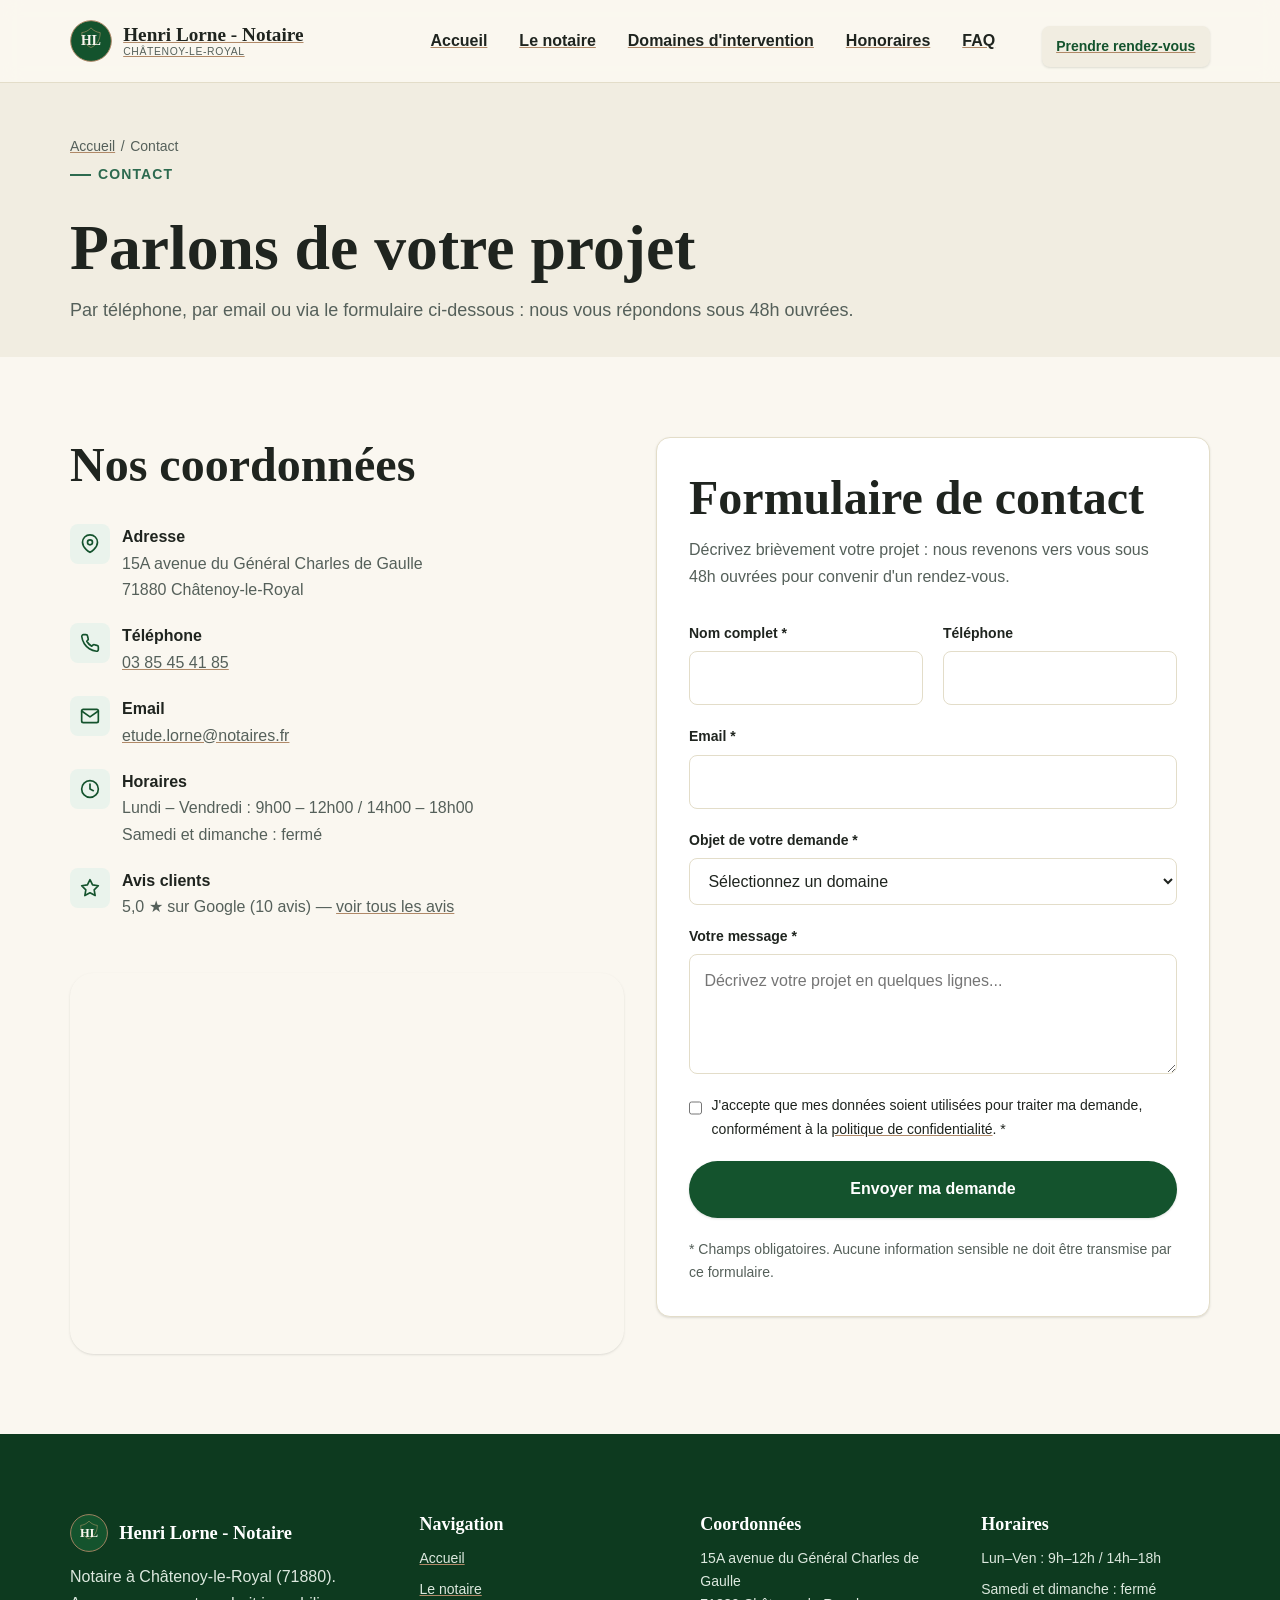
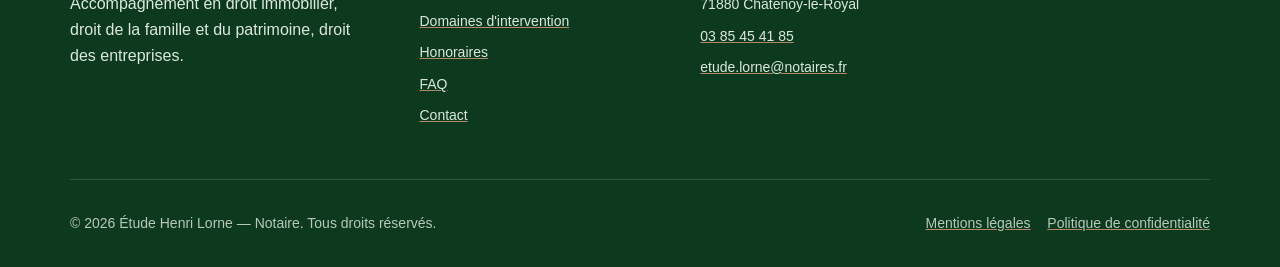
==== contact/index.html @ 9d56f9a2 "Ajouter un cache-busting sur le CSS et le JS Les noms de fichiers assets/css/style.css et assets/js/" ====
<!doctype html>
<html lang="fr">
<head>
  <meta charset="UTF-8">
  <meta name="viewport" content="width=device-width, initial-scale=1">
  <title>Contact &amp; prise de rendez-vous — Notaire à Châtenoy-le-Royal | Henri Lorne - Notaire</title>
  <meta name="description" content="Contactez l'étude de Henri Lorne - Notaire à Châtenoy-le-Royal (71880) : téléphone, email, adresse, horaires et formulaire de prise de rendez-vous en ligne.">
  <link rel="canonical" href="https://lorne.notaires.fr/contact/">

  <meta property="og:type" content="website">
  <meta property="og:site_name" content="Henri Lorne - Notaire">
  <meta property="og:title" content="Contact — Henri Lorne - Notaire, Châtenoy-le-Royal">
  <meta property="og:description" content="Coordonnées, horaires et formulaire de prise de rendez-vous.">
  <meta property="og:url" content="https://lorne.notaires.fr/contact/">
  <meta property="og:image" content="https://lorne.notaires.fr/assets/img/og-image.jpg">
  <meta property="og:locale" content="fr_FR">
  <meta name="twitter:card" content="summary_large_image">

  <link rel="icon" href="/assets/img/favicon.svg" type="image/svg+xml">
  <link rel="icon" href="/assets/img/favicon-32.png" sizes="32x32" type="image/png">
  <link rel="apple-touch-icon" href="/assets/img/apple-touch-icon.png">
  <link rel="manifest" href="/site.webmanifest">
  <meta name="theme-color" content="#14532d">
  <link rel="stylesheet" href="/assets/css/style.css?v=2">

  <script type="application/ld+json">
  {
    "@context": "https://schema.org",
    "@type": "BreadcrumbList",
    "itemListElement": [
      { "@type": "ListItem", "position": 1, "name": "Accueil", "item": "https://lorne.notaires.fr/" },
      { "@type": "ListItem", "position": 2, "name": "Contact", "item": "https://lorne.notaires.fr/contact/" }
    ]
  }
  </script>
</head>
<body>
  <a class="skip-link" href="#main">Aller au contenu principal</a>

  <header class="site-header">
    <div class="container header-bar">
      <a class="brand" href="/">
        <img class="brand__mark" src="/assets/img/logo.svg" alt="" width="42" height="42">
        <span class="brand__text">Henri Lorne - Notaire<small>Châtenoy-le-Royal</small></span>
      </a>
      <button class="nav-toggle" aria-expanded="false" aria-controls="main-nav" aria-label="Ouvrir le menu">
        <svg class="icon-open" viewBox="0 0 24 24" fill="none" stroke="currentColor" stroke-width="2" stroke-linecap="round"><line x1="3" y1="6" x2="21" y2="6"/><line x1="3" y1="12" x2="21" y2="12"/><line x1="3" y1="18" x2="21" y2="18"/></svg>
        <svg class="icon-close" viewBox="0 0 24 24" fill="none" stroke="currentColor" stroke-width="2" stroke-linecap="round"><line x1="5" y1="5" x2="19" y2="19"/><line x1="19" y1="5" x2="5" y2="19"/></svg>
      </button>
      <nav id="main-nav" class="main-nav" aria-label="Navigation principale">
        <div class="main-nav-inner">
          <ul>
            <li><a href="/">Accueil</a></li>
            <li><a href="/le-notaire/">Le notaire</a></li>
            <li><a href="/domaines-intervention/">Domaines d'intervention</a></li>
            <li><a href="/honoraires/">Honoraires</a></li>
            <li><a href="/faq/">FAQ</a></li>
          </ul>
          <a class="btn btn--primary btn--sm nav-cta" href="/contact/" aria-current="page">Prendre rendez-vous</a>
        </div>
      </nav>
    </div>
  </header>

  <main id="main">

    <div class="page-header">
      <div class="container">
        <ol class="breadcrumb">
          <li><a href="/">Accueil</a></li>
          <li aria-current="page">Contact</li>
        </ol>
        <p class="eyebrow">Contact</p>
        <h1>Parlons de votre projet</h1>
        <p class="lede">Par téléphone, par email ou via le formulaire ci-dessous : nous vous répondons sous 48h ouvrées.</p>
      </div>
    </div>

    <section class="section">
      <div class="container grid grid--2" style="align-items:start">

        <div data-reveal>
          <h2 style="margin-bottom: var(--space-lg)">Nos coordonnées</h2>
          <ul class="info-list">
            <li>
              <span class="icon"><svg viewBox="0 0 24 24" fill="none" stroke="currentColor" stroke-width="2" stroke-linecap="round" stroke-linejoin="round"><path d="M21 10c0 7-9 12-9 12S3 17 3 10a9 9 0 0 1 18 0z"/><circle cx="12" cy="10" r="3"/></svg></span>
              <div><strong>Adresse</strong><p class="text-muted">15A avenue du Général Charles de Gaulle<br>71880 Châtenoy-le-Royal</p></div>
            </li>
            <li>
              <span class="icon"><svg viewBox="0 0 24 24" fill="none" stroke="currentColor" stroke-width="2" stroke-linecap="round" stroke-linejoin="round"><path d="M22 16.92v3a2 2 0 0 1-2.18 2 19.79 19.79 0 0 1-8.63-3.07 19.5 19.5 0 0 1-6-6 19.79 19.79 0 0 1-3.07-8.67A2 2 0 0 1 4.11 2h3a2 2 0 0 1 2 1.72c.127.96.362 1.903.7 2.81a2 2 0 0 1-.45 2.11L8.09 9.91a16 16 0 0 0 6 6l1.27-1.27a2 2 0 0 1 2.11-.45c.907.338 1.85.573 2.81.7A2 2 0 0 1 22 16.92z"/></svg></span>
              <div><strong>Téléphone</strong><p class="text-muted"><a href="tel:+33385454185">03 85 45 41 85</a></p></div>
            </li>
            <li>
              <span class="icon"><svg viewBox="0 0 24 24" fill="none" stroke="currentColor" stroke-width="2" stroke-linecap="round" stroke-linejoin="round"><path d="M4 4h16c1.1 0 2 .9 2 2v12c0 1.1-.9 2-2 2H4c-1.1 0-2-.9-2-2V6c0-1.1.9-2 2-2z"/><polyline points="22,6 12,13 2,6"/></svg></span>
              <div><strong>Email</strong><p class="text-muted"><a href="mailto:etude.lorne@notaires.fr">etude.lorne@notaires.fr</a></p></div>
            </li>
            <li>
              <span class="icon"><svg viewBox="0 0 24 24" fill="none" stroke="currentColor" stroke-width="2" stroke-linecap="round" stroke-linejoin="round"><circle cx="12" cy="12" r="10"/><polyline points="12 6 12 12 16 14"/></svg></span>
              <div><strong>Horaires</strong><p class="text-muted">Lundi – Vendredi : 9h00 – 12h00 / 14h00 – 18h00<br>Samedi et dimanche : fermé</p></div>
            </li>
            <li>
              <span class="icon"><svg viewBox="0 0 24 24" fill="none" stroke="currentColor" stroke-width="2" stroke-linecap="round" stroke-linejoin="round"><polygon points="12 2 15.09 8.26 22 9.27 17 14.14 18.18 21.02 12 17.77 5.82 21.02 7 14.14 2 9.27 8.91 8.26 12 2"/></svg></span>
              <div><strong>Avis clients</strong><p class="text-muted">5,0 ★ sur Google (10 avis) — <a href="https://www.google.com/maps/search/?api=1&query=Henri+Lorne+Notaire+15A+avenue+du+G%C3%A9n%C3%A9ral+Charles+de+Gaulle+Ch%C3%A2tenoy-le-Royal" target="_blank" rel="noopener noreferrer">voir tous les avis</a></p></div>
            </li>
          </ul>

          <div class="hero__art mt-xl" style="aspect-ratio: 16/11; box-shadow: var(--shadow-sm)">
            <iframe
              title="Localisation de l'étude sur la carte"
              src="https://www.openstreetmap.org/export/embed.html?bbox=4.8106%2C46.7836%2C4.8506%2C46.8036&layer=mapnik&marker=46.7936%2C4.8306"
              style="border:0; width:100%; height:100%;"
              loading="lazy"
              referrerpolicy="no-referrer-when-downgrade"></iframe>
          </div>
        </div>

        <div class="card" data-reveal>
          <h2 style="margin-bottom: var(--space-sm)">Formulaire de contact</h2>
          <p class="text-muted mb-lg">Décrivez brièvement votre projet : nous revenons vers vous sous 48h ouvrées pour convenir d'un rendez-vous.</p>

          <div id="form-status" class="form-status" role="status"></div>

          <form id="contact-form" action="https://formspree.io/f/etude.lorne@notaires.fr" method="POST" novalidate>
            <div class="form-grid">
              <div class="form-grid form-grid--2col">
                <div class="field">
                  <label for="name">Nom complet *</label>
                  <input type="text" id="name" name="name" autocomplete="name" required>
                </div>
                <div class="field">
                  <label for="phone">Téléphone</label>
                  <input type="tel" id="phone" name="phone" autocomplete="tel">
                </div>
              </div>
              <div class="field">
                <label for="email">Email *</label>
                <input type="email" id="email" name="email" autocomplete="email" required>
              </div>
              <div class="field">
                <label for="subject">Objet de votre demande *</label>
                <select id="subject" name="subject" required>
                  <option value="">Sélectionnez un domaine</option>
                  <option value="Immobilier">Immobilier (achat / vente)</option>
                  <option value="Famille et patrimoine">Famille &amp; patrimoine (succession, donation, mariage...)</option>
                  <option value="Entreprises">Entreprises (cession, bail, société...)</option>
                  <option value="Autre">Autre demande</option>
                </select>
              </div>
              <div class="field">
                <label for="message">Votre message *</label>
                <textarea id="message" name="message" required placeholder="Décrivez votre projet en quelques lignes..."></textarea>
              </div>
              <div class="field field--checkbox">
                <input type="checkbox" id="consent" name="consent" required>
                <label for="consent">J'accepte que mes données soient utilisées pour traiter ma demande, conformément à la <a href="/politique-confidentialite/">politique de confidentialité</a>. *</label>
              </div>
              <button class="btn btn--primary btn--block" type="submit">Envoyer ma demande</button>
              <p class="form-note">* Champs obligatoires. Aucune information sensible ne doit être transmise par ce formulaire.</p>
            </div>
          </form>
        </div>

      </div>
    </section>

  </main>

  <footer class="site-footer">
    <div class="container">
      <div class="footer-grid">
        <div>
          <div class="footer-brand">
            <img class="brand__mark" src="/assets/img/logo.svg" alt="" width="38" height="38">
            Henri Lorne - Notaire
          </div>
          <p>Notaire à Châtenoy-le-Royal (71880). Accompagnement en droit immobilier, droit de la famille et du patrimoine, droit des entreprises.</p>
        </div>
        <div>
          <h2>Navigation</h2>
          <ul>
            <li><a href="/">Accueil</a></li>
            <li><a href="/le-notaire/">Le notaire</a></li>
            <li><a href="/domaines-intervention/">Domaines d'intervention</a></li>
            <li><a href="/honoraires/">Honoraires</a></li>
            <li><a href="/faq/">FAQ</a></li>
            <li><a href="/contact/">Contact</a></li>
          </ul>
        </div>
        <div>
          <h2>Coordonnées</h2>
          <ul>
            <li>15A avenue du Général Charles de Gaulle<br>71880 Châtenoy-le-Royal</li>
            <li><a href="tel:+33385454185">03 85 45 41 85</a></li>
            <li><a href="mailto:etude.lorne@notaires.fr">etude.lorne@notaires.fr</a></li>
          </ul>
        </div>
        <div>
          <h2>Horaires</h2>
          <ul>
            <li>Lun–Ven : 9h–12h / 14h–18h</li>
            <li>Samedi et dimanche : fermé</li>
          </ul>
        </div>
      </div>
      <div class="footer-bottom">
        <p>© <span data-current-year>2026</span> Étude Henri Lorne — Notaire. Tous droits réservés.</p>
        <ul>
          <li><a href="/mentions-legales/">Mentions légales</a></li>
          <li><a href="/politique-confidentialite/">Politique de confidentialité</a></li>
        </ul>
      </div>
    </div>
  </footer>

  <script src="/assets/js/main.js?v=2" defer></script>
</body>
</html>
---- assets/css/style.css ----
/* =========================================================================
   Étude Notariale — Design System
   Palette "vert émeraude / nature" — moderne, chaleureux, professionnel
   ========================================================================= */

:root {
  color-scheme: light;

  /* --- Couleurs --- */
  --color-primary: #14532d;
  --color-primary-dark: #0d3a1f;
  --color-primary-light: #2d6a4f;
  --color-accent: #b08968;
  --color-accent-light: #d4a878;
  --color-bg: #faf7f0;
  --color-bg-alt: #f1ede1;
  --color-surface: #ffffff;
  --color-text: #1f241f;
  --color-text-muted: #55605a;
  --color-border: #e3ddc9;
  --color-success-bg: #eaf3ec;
  --color-focus: #b08968;

  /* --- Typographie --- */
  --font-serif: "Iowan Old Style", "Palatino Linotype", Palatino, "URW Palladio L", P052, Georgia, serif;
  --font-sans: -apple-system, BlinkMacSystemFont, "Segoe UI", Roboto, "Helvetica Neue", Arial, sans-serif;

  --fs-900: clamp(2.5rem, 1.9rem + 2.6vw, 4rem);
  --fs-800: clamp(2rem, 1.6rem + 1.8vw, 3rem);
  --fs-700: clamp(1.5rem, 1.3rem + 0.9vw, 2rem);
  --fs-600: clamp(1.25rem, 1.15rem + 0.4vw, 1.5rem);
  --fs-500: 1.125rem;
  --fs-400: 1rem;
  --fs-300: 0.875rem;

  /* --- Espacement --- */
  --space-2xs: 0.25rem;
  --space-xs: 0.5rem;
  --space-sm: 0.75rem;
  --space-md: 1.25rem;
  --space-lg: 2rem;
  --space-xl: 3.25rem;
  --space-2xl: 5rem;
  --space-3xl: 7.5rem;

  --container-max: 1180px;
  --radius-sm: 8px;
  --radius-md: 14px;
  --radius-lg: 24px;
  --shadow-sm: 0 1px 3px rgba(20, 40, 25, 0.08), 0 1px 2px rgba(20, 40, 25, 0.06);
  --shadow-md: 0 8px 24px rgba(20, 40, 25, 0.10), 0 2px 6px rgba(20, 40, 25, 0.06);
  --shadow-lg: 0 20px 48px rgba(20, 40, 25, 0.16);

  --transition-fast: 150ms ease;
  --transition-base: 250ms ease;
}

@media (prefers-color-scheme: dark) {
  :root {
    color-scheme: dark;
    --color-primary: #4c9a72;
    --color-primary-dark: #3a7d5a;
    --color-primary-light: #6fb890;
    --color-accent: #d4a878;
    --color-accent-light: #e6c39a;
    --color-bg: #111a14;
    --color-bg-alt: #16221a;
    --color-surface: #17251c;
    --color-text: #eef0ea;
    --color-text-muted: #a9b3ab;
    --color-border: #2a3a2e;
    --color-success-bg: #1a2f22;
    --shadow-sm: 0 1px 3px rgba(0, 0, 0, 0.35);
    --shadow-md: 0 8px 24px rgba(0, 0, 0, 0.4);
    --shadow-lg: 0 20px 48px rgba(0, 0, 0, 0.5);
  }
}

/* --- Reset --- */
*, *::before, *::after { box-sizing: border-box; }
* { margin: 0; }
html { -webkit-text-size-adjust: 100%; scroll-behavior: smooth; }
@media (prefers-reduced-motion: reduce) {
  html { scroll-behavior: auto; }
  *, *::before, *::after {
    animation-duration: 0.01ms !important;
    animation-iteration-count: 1 !important;
    transition-duration: 0.01ms !important;
    scroll-behavior: auto !important;
  }
}

body {
  font-family: var(--font-sans);
  font-size: var(--fs-400);
  line-height: 1.65;
  color: var(--color-text);
  background: var(--color-bg);
  min-height: 100svh;
}

img, picture, svg { display: block; max-width: 100%; height: auto; }
input, button, textarea, select { font: inherit; color: inherit; }
button { cursor: pointer; }
a { color: inherit; text-decoration-color: var(--color-accent); }
h1, h2, h3, h4 { font-family: var(--font-serif); line-height: 1.15; font-weight: 600; text-wrap: balance; }
p { text-wrap: pretty; }
ul, ol { padding-left: 1.15em; }

h1 { font-size: var(--fs-900); }
h2 { font-size: var(--fs-800); }
h3 { font-size: var(--fs-700); }
h4 { font-size: var(--fs-600); }

.text-muted { color: var(--color-text-muted); }
.lede { font-size: var(--fs-500); color: var(--color-text-muted); }

/* --- Accessibilité --- */
:focus-visible {
  outline: 3px solid var(--color-focus);
  outline-offset: 3px;
  border-radius: 4px;
}

.skip-link {
  position: absolute;
  left: -9999px;
  top: 0;
  background: var(--color-primary);
  color: #fff;
  padding: 0.85em 1.4em;
  z-index: 1000;
  border-radius: 0 0 var(--radius-sm) 0;
  font-weight: 600;
}
.skip-link:focus {
  left: 0;
}

.sr-only {
  position: absolute;
  width: 1px; height: 1px;
  padding: 0; margin: -1px;
  overflow: hidden;
  clip: rect(0,0,0,0);
  white-space: nowrap;
  border: 0;
}

/* --- Layout --- */
.container {
  width: 100%;
  max-width: var(--container-max);
  margin-inline: auto;
  padding-inline: var(--space-md);
}

.section { padding-block: var(--space-2xl); }
.section--tight { padding-block: var(--space-xl); }
.section--alt { background: var(--color-bg-alt); }
.section--primary {
  background: linear-gradient(160deg, var(--color-primary-dark), var(--color-primary));
  color: #fbfaf6;
}
.section--primary h2, .section--primary h3 { color: #fff; }

.section-head { max-width: 46ch; margin-bottom: var(--space-xl); }
.section-head--center { max-width: 60ch; margin-inline: auto; text-align: center; }

.eyebrow {
  display: inline-flex;
  align-items: center;
  gap: 0.5em;
  font-size: var(--fs-300);
  font-weight: 700;
  letter-spacing: 0.08em;
  text-transform: uppercase;
  color: var(--color-primary-light);
  margin-bottom: var(--space-sm);
}
.section--primary .eyebrow { color: var(--color-accent-light); }
.eyebrow::before {
  content: "";
  width: 1.5em;
  height: 2px;
  background: currentColor;
}

.grid {
  display: grid;
  gap: var(--space-lg);
}
@media (min-width: 640px) {
  .grid--2 { grid-template-columns: repeat(2, 1fr); }
}
@media (min-width: 860px) {
  .grid--3 { grid-template-columns: repeat(3, 1fr); }
  .grid--4 { grid-template-columns: repeat(4, 1fr); }
}

/* --- Boutons --- */
.btn {
  display: inline-flex;
  align-items: center;
  justify-content: center;
  gap: 0.6em;
  padding: 0.85em 1.6em;
  border-radius: 999px;
  font-weight: 600;
  font-size: var(--fs-400);
  border: 2px solid transparent;
  transition: transform var(--transition-fast), background var(--transition-fast), color var(--transition-fast), border-color var(--transition-fast), box-shadow var(--transition-fast);
  white-space: nowrap;
}
.btn:hover { transform: translateY(-2px); }
.btn:active { transform: translateY(0); }

.btn--primary {
  background: var(--color-primary);
  color: #fff;
  box-shadow: var(--shadow-sm);
}
.btn--primary:hover { background: var(--color-primary-light); box-shadow: var(--shadow-md); }

.btn--accent {
  background: var(--color-accent);
  color: #24160b;
}
.btn--accent:hover { background: var(--color-accent-light); box-shadow: var(--shadow-md); }

.btn--ghost {
  background: transparent;
  border-color: currentColor;
  color: inherit;
}
.btn--ghost:hover { background: rgba(255,255,255,0.1); }

.btn--outline-dark {
  background: transparent;
  border-color: var(--color-primary);
  color: var(--color-primary);
}
.btn--outline-dark:hover { background: var(--color-primary); color: #fff; }

.btn--block { width: 100%; }
.btn--sm { padding: 0.6em 1.1em; font-size: var(--fs-300); }

/* --- Barre de progression de lecture --- */
.scroll-progress {
  position: fixed;
  top: 0;
  left: 0;
  height: 4px;
  width: 0%;
  background: linear-gradient(90deg, var(--color-primary), var(--color-accent));
  box-shadow: 0 0 10px color-mix(in srgb, var(--color-accent) 70%, transparent);
  z-index: 1000;
  transition: width 0.12s linear;
}
@media (prefers-reduced-motion: reduce) {
  .scroll-progress { display: none; }
}

/* --- Header / Navigation --- */
.site-header {
  position: sticky;
  top: 0;
  z-index: 100;
  background: color-mix(in srgb, var(--color-bg) 88%, transparent);
  backdrop-filter: blur(10px) saturate(140%);
  -webkit-backdrop-filter: blur(10px) saturate(140%);
  border-bottom: 1px solid var(--color-border);
  box-shadow: 0 1px 0 transparent;
  transition: box-shadow var(--transition-base), border-color var(--transition-base);
}
.site-header.is-scrolled {
  box-shadow: var(--shadow-md);
  border-bottom-color: transparent;
}

.header-bar {
  display: flex;
  align-items: center;
  justify-content: space-between;
  gap: var(--space-md);
  padding-block: 0.9rem;
  transition: padding-block var(--transition-base);
}
.site-header.is-scrolled .header-bar {
  padding-block: 0.45rem;
}
.site-header.is-scrolled .brand__mark {
  width: 34px;
  height: 34px;
}

.brand {
  display: flex;
  align-items: center;
  gap: 0.7rem;
  font-family: var(--font-serif);
  font-weight: 700;
  font-size: 1.2rem;
  color: var(--color-text);
}
.brand:hover { color: var(--color-primary); }
.brand__mark {
  width: 42px;
  height: 42px;
  flex-shrink: 0;
  transition: width var(--transition-base), height var(--transition-base);
}
.brand__text { display: flex; flex-direction: column; line-height: 1.2; }
.brand__text small {
  font-family: var(--font-sans);
  font-size: 0.65rem;
  font-weight: 500;
  letter-spacing: 0.06em;
  text-transform: uppercase;
  color: var(--color-text-muted);
}

.nav-toggle {
  display: inline-flex;
  align-items: center;
  justify-content: center;
  width: 44px;
  height: 44px;
  background: transparent;
  border: 1px solid var(--color-border);
  border-radius: var(--radius-sm);
}
.nav-toggle svg { width: 22px; height: 22px; }
.nav-toggle .icon-close { display: none; }
.nav-toggle[aria-expanded="true"] .icon-open { display: none; }
.nav-toggle[aria-expanded="true"] .icon-close { display: block; }

.main-nav {
  display: none;
}
.main-nav.is-open {
  display: block;
  position: absolute;
  top: 100%;
  left: 0;
  right: 0;
  background: var(--color-bg);
  border-bottom: 1px solid var(--color-border);
  box-shadow: var(--shadow-md);
  padding: var(--space-md);
}
.main-nav ul {
  list-style: none;
  padding: 0;
  display: flex;
  flex-direction: column;
  gap: 0.2rem;
}
.main-nav a {
  display: block;
  padding: 0.85em 0.5em;
  font-weight: 600;
  border-radius: var(--radius-sm);
}
.main-nav a:hover, .main-nav a[aria-current="page"] {
  color: var(--color-primary);
  background: var(--color-bg-alt);
}
.nav-cta { margin-top: var(--space-sm); }

@media (min-width: 940px) {
  .nav-toggle { display: none; }
  .main-nav {
    display: block;
    position: static;
    background: none;
    border: none;
    box-shadow: none;
    padding: 0;
  }
  .main-nav ul {
    flex-direction: row;
    align-items: center;
    gap: 0.2rem;
  }
  .main-nav a { padding: 0.5em 0.9em; }
  .header-bar { flex-wrap: nowrap; }
  .main-nav-inner {
    display: flex;
    align-items: center;
    gap: var(--space-lg);
  }
}

/* --- Hero --- */
.hero {
  position: relative;
  overflow: clip;
  background: linear-gradient(170deg, var(--color-bg-alt), var(--color-bg) 60%);
}
.hero__inner {
  display: grid;
  gap: var(--space-xl);
  padding-block: var(--space-2xl);
  align-items: center;
}
@media (min-width: 900px) {
  .hero__inner { grid-template-columns: 1.1fr 0.9fr; padding-block: var(--space-3xl); }
}
.hero__badge {
  display: inline-flex;
  align-items: center;
  gap: 0.5em;
  background: var(--color-success-bg);
  color: var(--color-primary-dark);
  padding: 0.5em 1em;
  border-radius: 999px;
  font-size: var(--fs-300);
  font-weight: 600;
  margin-bottom: var(--space-md);
}
.hero h1 { margin-bottom: var(--space-md); }
.hero .lede { margin-bottom: var(--space-lg); max-width: 52ch; }
.hero__actions { display: flex; flex-wrap: wrap; gap: var(--space-sm); margin-bottom: var(--space-lg); }
.hero__trust {
  display: flex;
  flex-wrap: wrap;
  gap: var(--space-lg);
  font-size: var(--fs-300);
  color: var(--color-text-muted);
}
.hero__trust strong { display: block; color: var(--color-text); font-family: var(--font-serif); font-size: 1.3rem; }
.hero__trust a { color: var(--color-text-muted); text-decoration: none; }
.hero__trust a:hover { color: var(--color-primary); text-decoration: underline; }

/* --- Entrée animée du hero, dès le chargement (aucun scroll requis) --- */
@keyframes heroRise {
  from { opacity: 0; transform: translateY(28px); }
  to { opacity: 1; transform: translateY(0); }
}
.hero .hero__badge,
.hero h1,
.hero .lede,
.hero .hero__actions,
.hero .hero__trust {
  animation: heroRise 0.9s cubic-bezier(0.16, 1, 0.3, 1) both;
}
.hero .hero__badge { animation-delay: 0.05s; }
.hero h1 { animation-delay: 0.16s; }
.hero .lede { animation-delay: 0.32s; }
.hero .hero__actions { animation-delay: 0.46s; }
.hero .hero__trust { animation-delay: 0.58s; }
@media (prefers-reduced-motion: reduce) {
  .hero .hero__badge, .hero h1, .hero .lede, .hero .hero__actions, .hero .hero__trust {
    animation: none;
  }
}

.hero__art {
  position: relative;
  border-radius: var(--radius-lg);
  overflow: hidden;
  aspect-ratio: 4 / 5;
  box-shadow: var(--shadow-lg);
}
.hero__art img {
  width: 100%;
  height: 100%;
  object-fit: cover;
  display: block;
}

/* --- Cards --- */
.card {
  background: var(--color-surface);
  border: 1px solid var(--color-border);
  border-radius: var(--radius-md);
  padding: var(--space-lg);
  box-shadow: var(--shadow-sm);
  transition: transform var(--transition-base), box-shadow var(--transition-base), border-color var(--transition-base);
}
.card:hover { transform: translateY(-4px); box-shadow: var(--shadow-md); border-color: var(--color-primary-light); }
.card__icon {
  width: 52px;
  height: 52px;
  display: grid;
  place-items: center;
  background: var(--color-success-bg);
  color: var(--color-primary);
  border-radius: var(--radius-sm);
  margin-bottom: var(--space-md);
}
.card__icon svg { width: 26px; height: 26px; }
.card h3 { font-size: var(--fs-600); margin-bottom: var(--space-xs); }
.card p { color: var(--color-text-muted); }
.card--link { display: block; }
.card__more {
  display: inline-flex;
  align-items: center;
  gap: 0.4em;
  margin-top: var(--space-md);
  font-weight: 600;
  color: var(--color-primary);
  font-size: var(--fs-300);
}

.stat-row {
  display: grid;
  gap: var(--space-lg);
  grid-template-columns: repeat(2, 1fr);
  text-align: center;
}
@media (min-width: 700px) { .stat-row { grid-template-columns: repeat(4, 1fr); } }
.stat-row strong {
  display: block;
  font-family: var(--font-serif);
  font-size: var(--fs-800);
  color: var(--color-accent-light);
}
.stat-row span { font-size: var(--fs-300); opacity: 0.85; }

/* --- Étapes / process --- */
.steps { counter-reset: step; list-style: none; padding: 0; display: grid; gap: var(--space-lg); }
@media (min-width: 760px) { .steps { grid-template-columns: repeat(4, 1fr); } }
.steps li { position: relative; padding-top: var(--space-lg); }
.steps li::before {
  counter-increment: step;
  content: counter(step, decimal-leading-zero);
  font-family: var(--font-serif);
  font-size: var(--fs-700);
  color: var(--color-accent);
  display: block;
  border-top: 3px solid var(--color-border);
  padding-top: var(--space-sm);
  margin-bottom: var(--space-sm);
}

/* --- Timeline (à propos) --- */
.timeline { list-style: none; padding: 0; display: grid; gap: var(--space-lg); border-left: 2px solid var(--color-border); }
.timeline li { padding-left: var(--space-lg); position: relative; }
.timeline li::before {
  content: "";
  position: absolute;
  left: -7px; top: 4px;
  width: 12px; height: 12px;
  border-radius: 50%;
  background: var(--color-primary);
  border: 3px solid var(--color-bg);
}

/* --- FAQ Accordion --- */
.accordion { border-top: 1px solid var(--color-border); }
.accordion-item { border-bottom: 1px solid var(--color-border); }
.accordion-trigger {
  width: 100%;
  display: flex;
  align-items: center;
  justify-content: space-between;
  gap: var(--space-md);
  background: transparent;
  border: none;
  text-align: left;
  padding: var(--space-md) var(--space-2xs);
  font-weight: 700;
  font-size: var(--fs-500);
}
.accordion-trigger .chevron {
  flex-shrink: 0;
  width: 20px; height: 20px;
  transition: transform var(--transition-base);
}
.accordion-trigger[aria-expanded="true"] .chevron { transform: rotate(180deg); }
.accordion-panel {
  overflow: hidden;
  max-height: 0;
  transition: max-height var(--transition-base) ease;
}
.accordion-panel__inner { padding: 0 var(--space-2xs) var(--space-md); color: var(--color-text-muted); }
.accordion-panel__inner > * + * { margin-top: 0.8em; }

/* --- Formulaires --- */
.form-grid { display: grid; gap: var(--space-md); }
@media (min-width: 640px) { .form-grid--2col { grid-template-columns: 1fr 1fr; } }
.field { display: flex; flex-direction: column; gap: 0.4rem; }
.field label { font-weight: 600; font-size: var(--fs-300); }
.field input, .field select, .field textarea {
  padding: 0.8em 0.9em;
  border: 1.5px solid var(--color-border);
  border-radius: var(--radius-sm);
  background: var(--color-surface);
  color: var(--color-text);
}
.field textarea { resize: vertical; min-height: 120px; }
.field input:focus, .field select:focus, .field textarea:focus {
  border-color: var(--color-primary);
}
.field--checkbox { flex-direction: row; align-items: flex-start; gap: 0.6rem; }
.field--checkbox input { margin-top: 0.3rem; width: 1.1rem; height: 1.1rem; accent-color: var(--color-primary); }
.field--checkbox label { font-weight: 400; }
.form-note { font-size: var(--fs-300); color: var(--color-text-muted); }
.form-status { padding: var(--space-sm) var(--space-md); border-radius: var(--radius-sm); font-weight: 600; display: none; }
.form-status.is-visible { display: block; }
.form-status--success { background: var(--color-success-bg); color: var(--color-primary-dark); }
.form-status--error { background: #fbeaea; color: #9b2c2c; }

/* --- Contact info list --- */
.info-list { list-style: none; padding: 0; display: grid; gap: var(--space-md); }
.info-list li { display: flex; gap: var(--space-sm); align-items: flex-start; }
.info-list .icon {
  flex-shrink: 0;
  width: 40px; height: 40px;
  display: grid; place-items: center;
  background: var(--color-success-bg);
  color: var(--color-primary);
  border-radius: var(--radius-sm);
}
.info-list .icon svg { width: 20px; height: 20px; }

/* --- Table honoraires --- */
.table-wrap { overflow-x: auto; border: 1px solid var(--color-border); border-radius: var(--radius-md); }
table { width: 100%; border-collapse: collapse; min-width: 480px; }
th, td { text-align: left; padding: 0.9em 1.1em; border-bottom: 1px solid var(--color-border); }
thead th { background: var(--color-bg-alt); font-family: var(--font-serif); font-weight: 700; }
tbody tr:last-child td { border-bottom: none; }

/* --- Breadcrumb --- */
.breadcrumb { list-style: none; display: flex; flex-wrap: wrap; gap: 0.4em; padding: 0; font-size: var(--fs-300); color: var(--color-text-muted); }
.breadcrumb li:not(:last-child)::after { content: "/"; margin-left: 0.4em; }
.breadcrumb a:hover { color: var(--color-primary); }

/* --- Page header (pages internes) --- */
.page-header { padding-block: var(--space-xl) var(--space-lg); background: var(--color-bg-alt); }
.page-header h1 { margin-block: var(--space-sm); }

/* --- Callout --- */
.callout {
  border-left: 4px solid var(--color-accent);
  background: var(--color-bg-alt);
  padding: var(--space-md) var(--space-lg);
  border-radius: 0 var(--radius-md) var(--radius-md) 0;
}
.callout > * + * { margin-top: 0.6em; }

/* --- Footer --- */
.site-footer {
  background: var(--color-primary-dark);
  color: #dce8de;
  padding-block: var(--space-2xl) var(--space-lg);
}
.site-footer a:hover { color: #fff; }
.footer-grid {
  display: grid;
  gap: var(--space-xl);
  margin-bottom: var(--space-xl);
}
@media (min-width: 760px) { .footer-grid { grid-template-columns: 1.3fr 1fr 1fr 1fr; } }
.footer-grid h2 { font-size: var(--fs-500); color: #fff; margin-bottom: var(--space-sm); }
.footer-grid ul { list-style: none; padding: 0; display: grid; gap: 0.6em; font-size: var(--fs-300); }
.footer-brand { display: flex; align-items: center; gap: 0.7rem; color: #fff; font-family: var(--font-serif); font-size: 1.15rem; font-weight: 700; margin-bottom: var(--space-sm); }
.footer-brand .brand__mark { width: 38px; height: 38px; }
.footer-bottom {
  border-top: 1px solid rgba(255,255,255,0.15);
  padding-top: var(--space-lg);
  display: flex;
  flex-wrap: wrap;
  gap: var(--space-md);
  justify-content: space-between;
  font-size: var(--fs-300);
  color: #b7c9ba;
}
.footer-bottom ul { list-style: none; display: flex; flex-wrap: wrap; gap: 1.2em; padding: 0; }

/* --- Utilitaires --- */
.mt-lg { margin-top: var(--space-lg); }
.mt-xl { margin-top: var(--space-xl); }
.mb-lg { margin-bottom: var(--space-lg); }
.center { text-align: center; }
.flow > * + * { margin-top: var(--space-md); }

[data-reveal] {
  opacity: 0;
  transform:
    translateY(var(--reveal-y, 48px))
    translateX(var(--reveal-x, 0px))
    rotate(var(--reveal-r, 0deg))
    scale(var(--reveal-scale, 0.94));
  transition: opacity 0.8s cubic-bezier(0.16, 1, 0.3, 1), transform 0.8s cubic-bezier(0.16, 1, 0.3, 1);
  transition-delay: var(--reveal-delay, 0ms);
  will-change: opacity, transform;
}
[data-reveal].is-visible {
  opacity: 1;
  transform: translateY(0) translateX(0) rotate(0deg) scale(1);
}
@media (prefers-reduced-motion: reduce) {
  [data-reveal] { opacity: 1; transform: none; transition-delay: 0ms; }
}

/* --- Effet de parallaxe léger sur l'image du hero --- */
.hero__art[data-parallax] img {
  transform: scale(1.14) translateY(var(--parallax-y, 0px));
  transition: transform 0.05s linear;
  will-change: transform;
}
@media (prefers-reduced-motion: reduce) {
  .hero__art[data-parallax] img { transform: none !important; transition: none; }
}
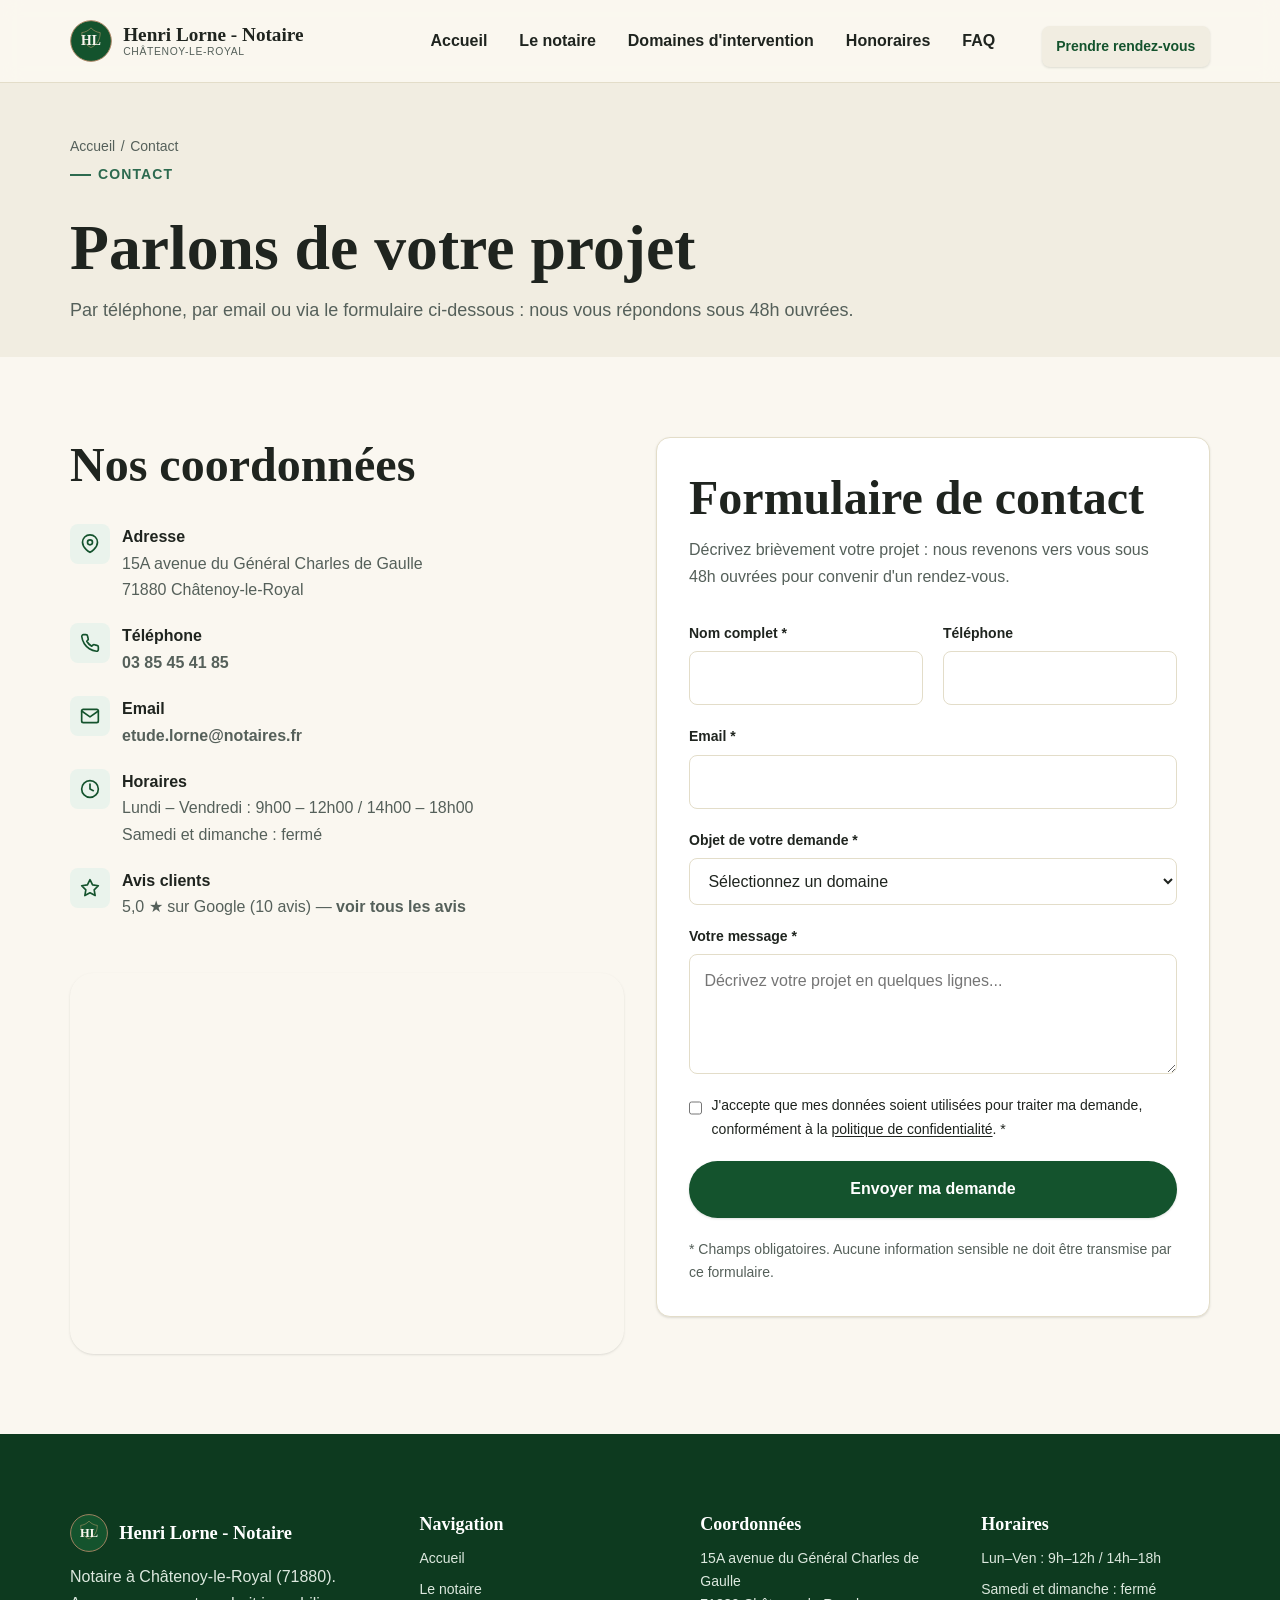
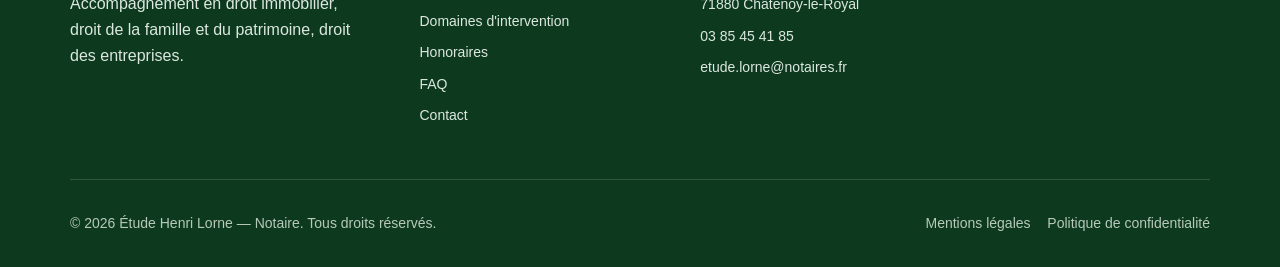
==== commit cc2ed1ca: "Corriger le soulignement intempestif des liens (bug Safari/WebKit) Safari applique par défaut le sou" ====
--- a/contact/index.html
+++ b/contact/index.html
@@ -21,7 +21,7 @@
   <link rel="apple-touch-icon" href="/assets/img/apple-touch-icon.png">
   <link rel="manifest" href="/site.webmanifest">
   <meta name="theme-color" content="#14532d">
-  <link rel="stylesheet" href="/assets/css/style.css?v=2">
+  <link rel="stylesheet" href="/assets/css/style.css?v=4">
 
   <script type="application/ld+json">
   {
@@ -212,6 +212,6 @@
     </div>
   </footer>
 
-  <script src="/assets/js/main.js?v=2" defer></script>
+  <script src="/assets/js/main.js?v=3" defer></script>
 </body>
 </html>
--- a/assets/css/style.css
+++ b/assets/css/style.css
@@ -102,7 +102,21 @@
 img, picture, svg { display: block; max-width: 100%; height: auto; }
 input, button, textarea, select { font: inherit; color: inherit; }
 button { cursor: pointer; }
-a { color: inherit; text-decoration-color: var(--color-accent); }
+a {
+  color: inherit;
+  text-decoration: none;
+  text-decoration-color: var(--color-accent);
+}
+/* Liens en prose (au fil du texte) : on garde un soulignement pour rester
+   repérables sans dépendre uniquement de la couleur (accessibilité). Les
+   liens "composants" (boutons, cartes, logo, navigation...) restent sans
+   soulignement, leur zone cliquable étant déjà visuellement évidente. */
+.flow a,
+.field--checkbox label a,
+.callout a {
+  text-decoration: underline;
+  text-underline-offset: 2px;
+}
 h1, h2, h3, h4 { font-family: var(--font-serif); line-height: 1.15; font-weight: 600; text-wrap: balance; }
 p { text-wrap: pretty; }
 ul, ol { padding-left: 1.15em; }
@@ -250,10 +264,9 @@
   position: fixed;
   top: 0;
   left: 0;
-  height: 4px;
+  height: 2px;
   width: 0%;
   background: linear-gradient(90deg, var(--color-primary), var(--color-accent));
-  box-shadow: 0 0 10px color-mix(in srgb, var(--color-accent) 70%, transparent);
   z-index: 1000;
   transition: width 0.12s linear;
 }
@@ -615,6 +628,8 @@
   border-radius: var(--radius-sm);
 }
 .info-list .icon svg { width: 20px; height: 20px; }
+.info-list a { text-decoration: none; font-weight: 600; }
+.info-list a:hover { text-decoration: underline; }
 
 /* --- Table honoraires --- */
 .table-wrap { overflow-x: auto; border: 1px solid var(--color-border); border-radius: var(--radius-md); }
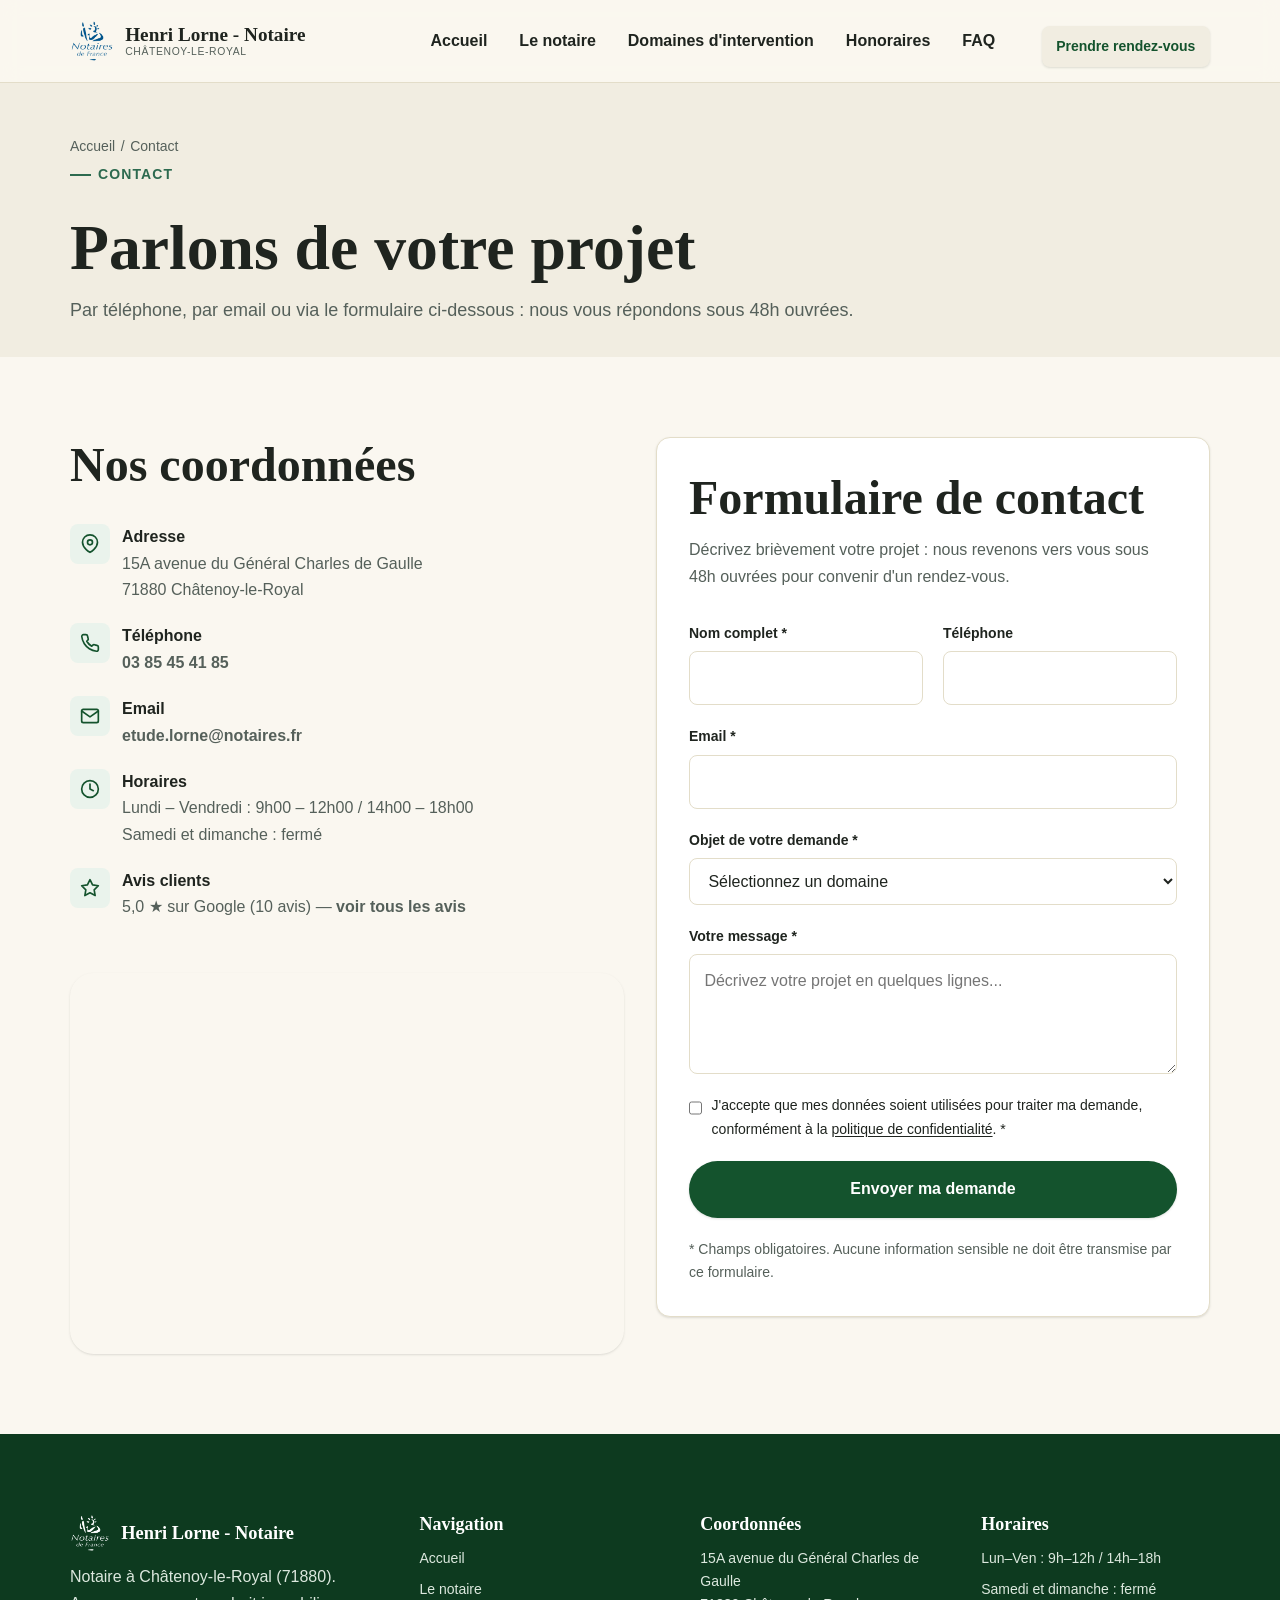
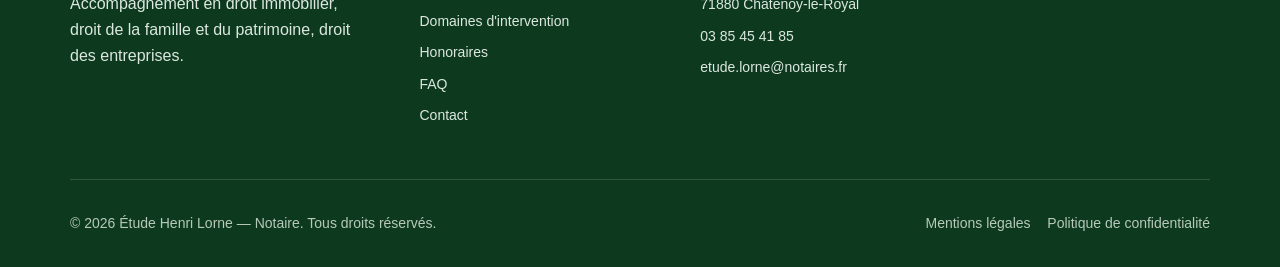
==== commit 7b9774a4: "Remplacer le logo HL par le logo officiel Notaires de France Bloc-marque conforme à la charte graphi" ====
--- a/contact/index.html
+++ b/contact/index.html
@@ -21,7 +21,7 @@
   <link rel="apple-touch-icon" href="/assets/img/apple-touch-icon.png">
   <link rel="manifest" href="/site.webmanifest">
   <meta name="theme-color" content="#14532d">
-  <link rel="stylesheet" href="/assets/css/style.css?v=4">
+  <link rel="stylesheet" href="/assets/css/style.css?v=6">
 
   <script type="application/ld+json">
   {
@@ -40,7 +40,7 @@
   <header class="site-header">
     <div class="container header-bar">
       <a class="brand" href="/">
-        <img class="brand__mark" src="/assets/img/logo.svg" alt="" width="42" height="42">
+        <img class="brand__mark" src="/assets/img/ndf-logo-blue.png" alt="" width="44" height="42">
         <span class="brand__text">Henri Lorne - Notaire<small>Châtenoy-le-Royal</small></span>
       </a>
       <button class="nav-toggle" aria-expanded="false" aria-controls="main-nav" aria-label="Ouvrir le menu">
@@ -120,7 +120,7 @@
 
           <div id="form-status" class="form-status" role="status"></div>
 
-          <form id="contact-form" action="https://formspree.io/f/etude.lorne@notaires.fr" method="POST" novalidate>
+          <form id="contact-form" action="https://formspree.io/f/xqerdlop" method="POST" novalidate>
             <div class="form-grid">
               <div class="form-grid form-grid--2col">
                 <div class="field">
@@ -170,7 +170,7 @@
       <div class="footer-grid">
         <div>
           <div class="footer-brand">
-            <img class="brand__mark" src="/assets/img/logo.svg" alt="" width="38" height="38">
+            <img class="brand__mark" src="/assets/img/ndf-logo-white.png" alt="" width="40" height="38">
             Henri Lorne - Notaire
           </div>
           <p>Notaire à Châtenoy-le-Royal (71880). Accompagnement en droit immobilier, droit de la famille et du patrimoine, droit des entreprises.</p>
@@ -212,6 +212,6 @@
     </div>
   </footer>
 
-  <script src="/assets/js/main.js?v=3" defer></script>
+  <script src="/assets/js/main.js?v=4" defer></script>
 </body>
 </html>
--- a/assets/css/style.css
+++ b/assets/css/style.css
@@ -303,7 +303,7 @@
   padding-block: 0.45rem;
 }
 .site-header.is-scrolled .brand__mark {
-  width: 34px;
+  width: 35px;
   height: 34px;
 }
 
@@ -318,9 +318,10 @@
 }
 .brand:hover { color: var(--color-primary); }
 .brand__mark {
-  width: 42px;
+  width: 44px;
   height: 42px;
   flex-shrink: 0;
+  object-fit: contain;
   transition: width var(--transition-base), height var(--transition-base);
 }
 .brand__text { display: flex; flex-direction: column; line-height: 1.2; }
@@ -456,13 +457,13 @@
 .hero .lede,
 .hero .hero__actions,
 .hero .hero__trust {
-  animation: heroRise 0.9s cubic-bezier(0.16, 1, 0.3, 1) both;
-}
-.hero .hero__badge { animation-delay: 0.05s; }
-.hero h1 { animation-delay: 0.16s; }
-.hero .lede { animation-delay: 0.32s; }
-.hero .hero__actions { animation-delay: 0.46s; }
-.hero .hero__trust { animation-delay: 0.58s; }
+  animation: heroRise 1.3s cubic-bezier(0.16, 1, 0.3, 1) both;
+}
+.hero .hero__badge { animation-delay: 0.1s; }
+.hero h1 { animation-delay: 0.3s; }
+.hero .lede { animation-delay: 0.6s; }
+.hero .hero__actions { animation-delay: 0.9s; }
+.hero .hero__trust { animation-delay: 1.15s; }
 @media (prefers-reduced-motion: reduce) {
   .hero .hero__badge, .hero h1, .hero .lede, .hero .hero__actions, .hero .hero__trust {
     animation: none;
@@ -672,7 +673,7 @@
 .footer-grid h2 { font-size: var(--fs-500); color: #fff; margin-bottom: var(--space-sm); }
 .footer-grid ul { list-style: none; padding: 0; display: grid; gap: 0.6em; font-size: var(--fs-300); }
 .footer-brand { display: flex; align-items: center; gap: 0.7rem; color: #fff; font-family: var(--font-serif); font-size: 1.15rem; font-weight: 700; margin-bottom: var(--space-sm); }
-.footer-brand .brand__mark { width: 38px; height: 38px; }
+.footer-brand .brand__mark { width: 40px; height: 38px; }
 .footer-bottom {
   border-top: 1px solid rgba(255,255,255,0.15);
   padding-top: var(--space-lg);
@@ -699,7 +700,7 @@
     translateX(var(--reveal-x, 0px))
     rotate(var(--reveal-r, 0deg))
     scale(var(--reveal-scale, 0.94));
-  transition: opacity 0.8s cubic-bezier(0.16, 1, 0.3, 1), transform 0.8s cubic-bezier(0.16, 1, 0.3, 1);
+  transition: opacity 1.1s cubic-bezier(0.16, 1, 0.3, 1), transform 1.1s cubic-bezier(0.16, 1, 0.3, 1);
   transition-delay: var(--reveal-delay, 0ms);
   will-change: opacity, transform;
 }
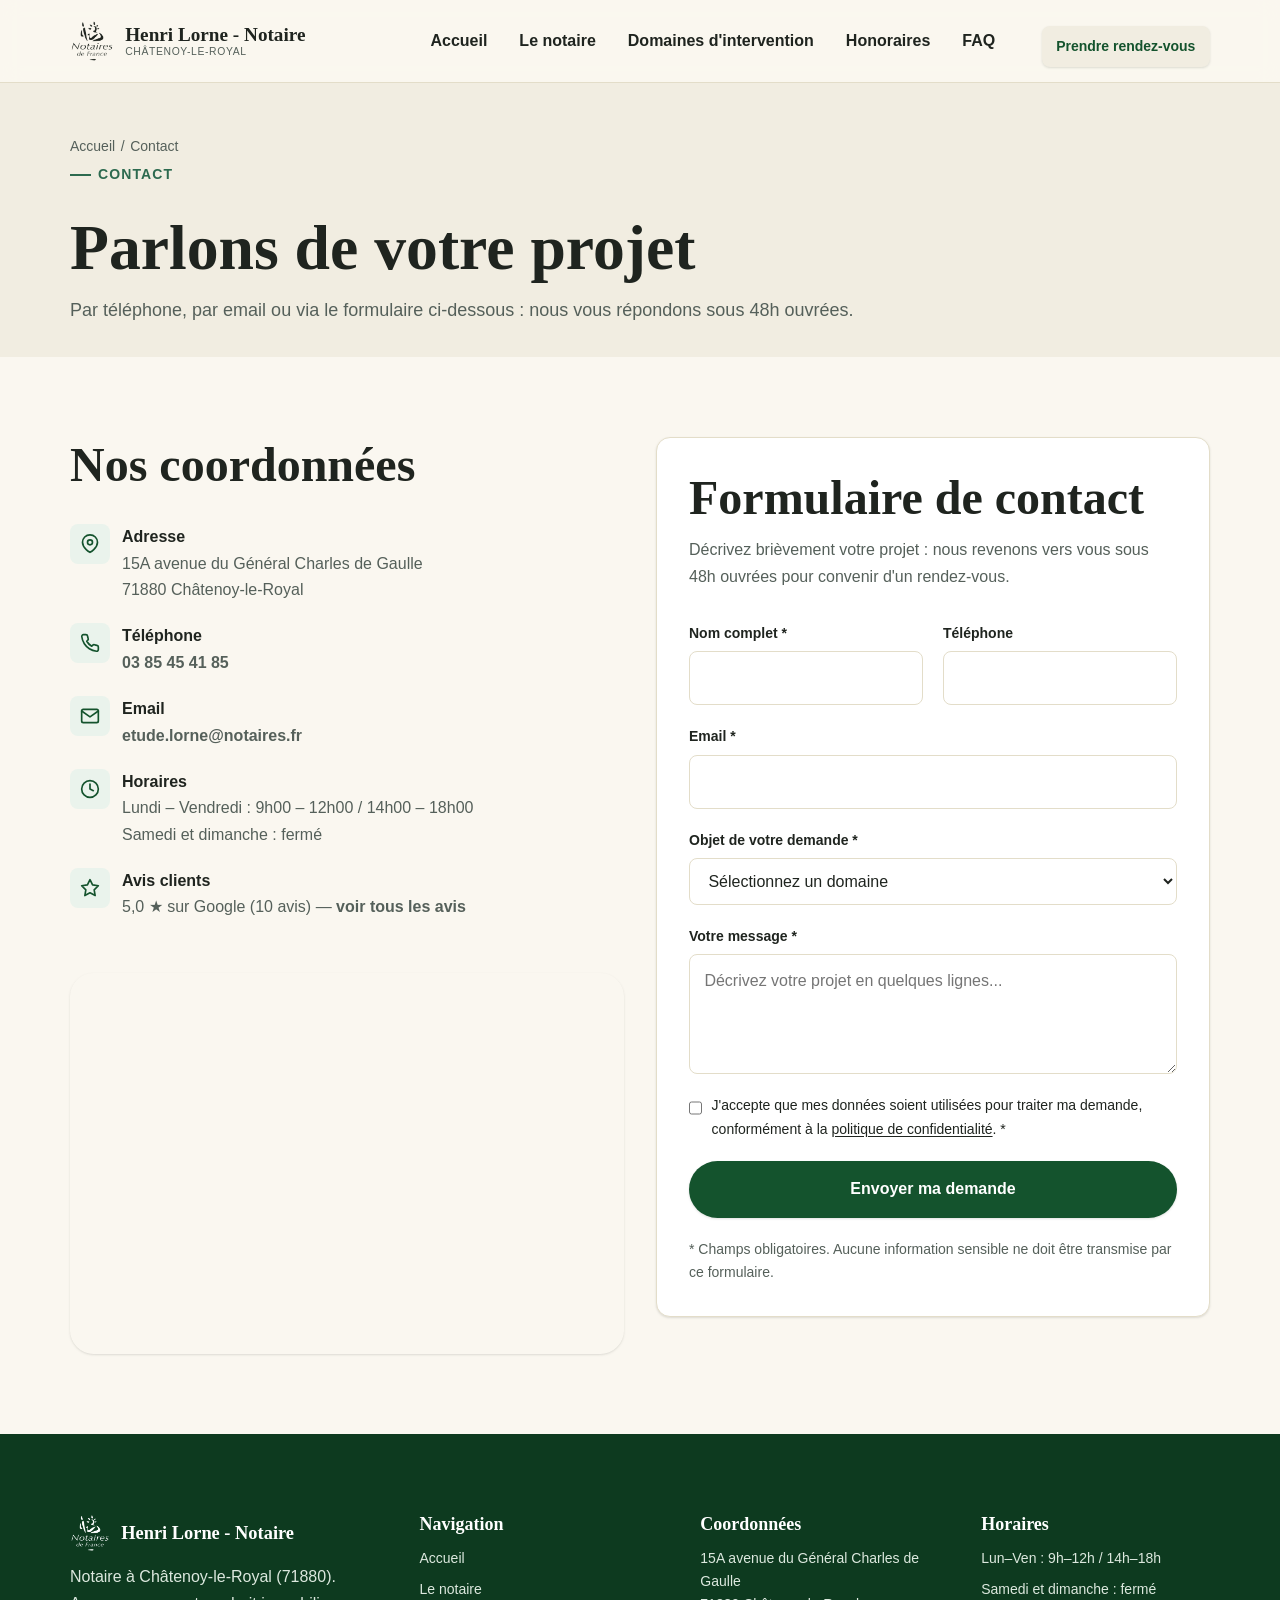
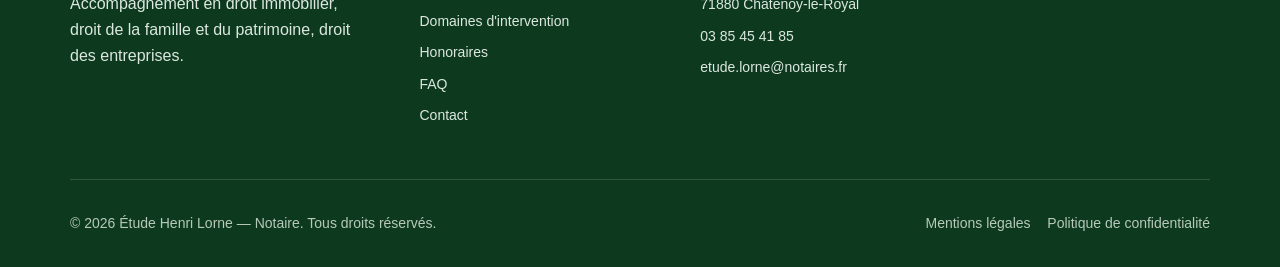
==== commit d6b30082: "Recolorer le logo Notaires de France en gris anthracite au lieu du bleu Le bleu d'origine ajoutait u" ====
--- a/contact/index.html
+++ b/contact/index.html
@@ -40,7 +40,10 @@
   <header class="site-header">
     <div class="container header-bar">
       <a class="brand" href="/">
-        <img class="brand__mark" src="/assets/img/ndf-logo-blue.png" alt="" width="44" height="42">
+        <picture>
+          <source srcset="/assets/img/ndf-logo-white.png" media="(prefers-color-scheme: dark)">
+          <img class="brand__mark" src="/assets/img/ndf-logo-dark.png" alt="" width="44" height="42">
+        </picture>
         <span class="brand__text">Henri Lorne - Notaire<small>Châtenoy-le-Royal</small></span>
       </a>
       <button class="nav-toggle" aria-expanded="false" aria-controls="main-nav" aria-label="Ouvrir le menu">
